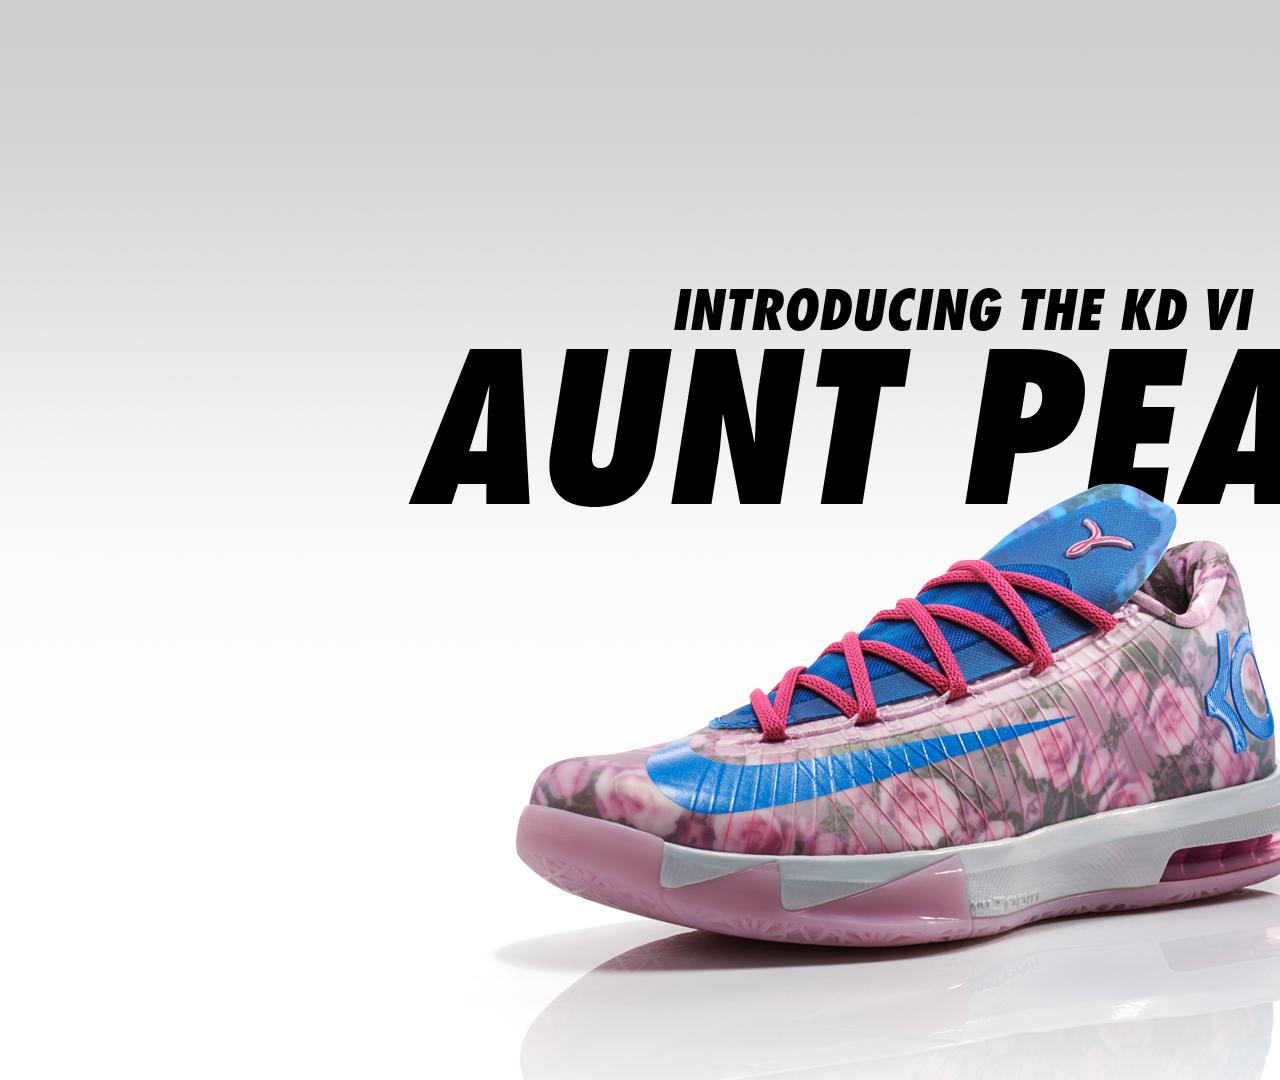
==== index.html @ 49bcdf05 "Set slide duration on data-slide-duration attr on each slide" ====
<!DOCTYPE html>
<html>
    <head>
        <!-- Streamhub (Have to use 2.5.2 for maps) -->
        <link rel="stylesheet" href="http://cdn.livefyre.com/libs/sdk/v2.5.2/builds/348/streamhub-sdk.min.css" />
        <script src="//ajax.googleapis.com/ajax/libs/jquery/1.11.0/jquery.min.js"></script>
        <script src="http://cdn.livefyre.com/libs/sdk/v2.5.2/builds/348/streamhub-sdk.min.js"></script>
        <script src="http://cdn.livefyre.com/libs/apps/Livefyre/streamhub-wall/v2.2.4-build.157/streamhub-wall.min.js"></script>
        <!-- End Streamhub -->

        <!-- Bootstrap 3 -->
        <link rel="stylesheet" href="//netdna.bootstrapcdn.com/bootstrap/3.0.3/css/bootstrap.min.css">
        <script src="//netdna.bootstrapcdn.com/bootstrap/3.0.3/js/bootstrap.min.js"></script>
        <!-- End Bootstrap 3 -->

        <link rel="stylesheet" href="animate.css" />
        <link rel="stylesheet" href="fonts/futura/futura.css" />
        <link rel="stylesheet" href="fonts/tradegothic/trade.css" />
        <link rel="stylesheet" href="main.css" />

        <!-- Comment-Counts & Flip Clock -->
        <script src="libs/FlipClock/compiled/flipclock.js"></script>
        <link rel="stylesheet" href="libs/FlipClock/compiled/flipclock.css" />
        <script src="libs/Base64.min.js"></script>
        <script src="js/lf-comment-counts.js"></script>
        <script src="js/lf-flip-counter.js"></script>
        <!-- End Comment-Counts & Flip Clock -->
    </head>
    <body>
        <div id="carousel" class="carousel slide">
            <!-- Slides -->
            <div class="carousel-inner">
                <div class="item active" data-next-slide="avatar-wall" data-hide-counter="first-run" data-slide-duration="4000">
                    <div class="slate shoe">
                        <div class="slate-content static">
                            <img class="bigshoe animated3 fadeInUp" src="imgs/shoe.png" alt="" />
                            <p class="subtitle animated18 fadeInDown">Introducing the kd VI</p>
                            <p class="title animated8 fadeInDown"><span>AUNT PEARL</span></p>
                        </div>
                    </div>
                </div>
                <div class="item" data-next-slide="counter" data-hide-counter="first-run" data-slide-duration="5000">
                    <div class="slate launchtweet">
                        <div class="slate-content static">
                        <img class="sideshoestatic fadeInLeft animated3" src="imgs/side.png" alt="/" />
                                                
                        <article class="statictweet">
                            <img class="staticavatar animated18 fadeInRight" src="imgs/nikeav.png" alt="/" />
                            <div class="tweetcontent">
                                <div class="staticname animated3 fadeInRight">NIKE.COM</div>
                                <div class="statichandle animated3 fadeInRight">@NIKESTORE</div>
                                <p class="staticbody animated3 fadeInRight">The fight for a cure continues. Introducing the KD VI 'AUNT PEARL' 
                                
                                <br>
                                
                                <a href="http://swoo.sh/1ngQGk3">swoo.sh/1ngQGk3</a>
                                
                                <br>
                                <a href="pic.twitter.com/7Nb3jCvQ61">pic.twitter.com/7Nb3jCvQ61</a>
                                </p>
                                
                                <p class="createdat animated8 fadeInRight"><a href="/">5m</a> ago</p>
                            </div>
                        </article>
                        </div>
                    </div>
                </div>
                <div class="item nike-kd-bg" data-next-slide="media-wall" data-slide-duration="9000">
                    <div id="avatar-wall" class="slate"></div>
                    <link rel="stylesheet" href="css/avatar-wall.css" />
                    <div class="slate">
                        <div class="slate-content" style="position: relative; z-index: 10;">
                            <div class="counter-wrapper">
                                <div class="counter lrg-counter-container">
                                    <div class="lrg-counter"></div>
                                </div>
                                <img class="counter-twitter-bird" src="imgs/Counter_Twitterbird.png" />
                            </div>
                            <img class="counter-tag-text" src="imgs/Total_tweets_and_counting.png" />
                        </div>
                    </div>
                </div>
                <div class="item nike-kd-bg" data-slide-duration="7000">
                    <div class="wall-container">
                        <div id="wall"></div>
                    </div>
                </div>
                <div class="item nike-kd-bg" data-slide-duration="15000">
                    <div class="feed-container">
                        <div id="feed1"></div>
                    </div>
                </div>
                <div class="item" data-next-slide="nike-map" data-slide-duration="5000">
                    <div class="feed-container">
                        <div id="feed2"></div>
                    </div>
                </div>
                <div class="item nike-map" data-slide-duration="9000">
                    <div class="slate" style="width: 1920px">
                        <div id="nike-map"></div>
                        <link rel="stylesheet" href="css/map.css" />
                    </div>
                </div>
            </div>
            <div class="counter-wrapper sm-counter-wrapper">
                <div class="counter sm-counter-container">
                    <div class="sm-counter"></div>
                </div>
                <img class="counter-twitter-bird" src="imgs/Counter_Twitterbird.png" />
            </div>
            <!-- Indicators 
            <ol class="carousel-indicators">
                <li data-target="#carousel-example-generic" data-slide-to="0" class="active"></li>
                <li data-target="#carousel-example-generic" data-slide-to="1"></li>
            </ol>
            -->
        </div>
        <script src="config.js"></script>
        <script src="main.js"></script>

        <!-- avatar wall scripts -->
        <script type="text/javascript" src="js/avatar-content-view.js"></script>
        <script type="text/javascript" src="js/avatar-wall-view.js"></script>
        <script type="text/javascript" src="js/counter-wall.js"></script>

        <!-- map scripts -->
        <script src="http://d3js.org/d3.v3.min.js"></script>
        <script src="http://cdn.livefyre.com/libs/apps/cheung31/streamhub-map/v1.0.2-build.40/streamhub-map.min.js"></script>
        <script type="text/javascript" src="js/countries.js"></script>
        <script type="text/javascript" src="js/nike-collection-map-view.js"></script>
        <script type="text/javascript" src="js/polling-hot-collections.js"></script>
        <script type="text/javascript" src="js/map.js"></script>
    </body>
</html>
---- fonts/futura/futura.css ----
@font-face
{
	font-family: FuturaBold;
	src: url(FuturaStd-CondensedExtraBd.otf);
	font-weight: normal;
}

@font-face
{
	font-family: FuturaBold;
	src: url(FuturaStd-CondExtraBoldObl.otf);
	font-weight: bold;
}
---- fonts/tradegothic/trade.css ----
@font-face
{
	font-family: TradeCaps;
	src: url(TradeGothicLTStd-BdCn20.otf);
	font-weight: normal;
}

@font-face
{
	font-family: TradeCopy;
	src: url(TradeGothicLTStd.otf);
	font-weight: normal;
}
---- main.css ----
/**
 * GENERAL STYLES
 **/
body {
    font-family: TradeCopy;
    margin: 0px;
    padding: 0px;
}
.kd-aunt-pearl-bg {
    background: url(imgs/kdauntpearl.png) no-repeat left 225px;
    background-size: "contain";
}
#carousel {
    width: 1920px;
    height: 1080px;
    margin: 0 auto;
}
.item {
    max-height: 1080px;
    max-width: 1920px;
}
.hub-list-footer {
    display: none;
}

.feed-container,
.wall-container {
    display: table;
    height: 1080px;
    overflow: hidden;
    padding: 40px;
    text-align: center;
    width: 100%;
}

.wall-container:after{
    content: '';
    position: absolute;
    top: 780px;
    left: 0;
    width: 100%;
    height: 300px;
    background: -moz-linear-gradient(top, rgba(255,255,255,0) 0%, rgba(255,255,255,1) 100%); /* FF3.6+ */
    background: -webkit-gradient(linear, left top, left bottom, color-stop(0%,rgba(255,255,255,0)), color-stop(100%,rgba(255,255,255,1))); /* Chrome,Safari4+ */
    background: -webkit-linear-gradient(top, rgba(255,255,255,0) 0%,rgba(255,255,255,1) 100%); /* Chrome10+,Safari5.1+ */
    background: -o-linear-gradient(top, rgba(255,255,255,0) 0%,rgba(255,255,255,1) 100%); /* Opera 11.10+ */
    background: -ms-linear-gradient(top, rgba(255,255,255,0) 0%,rgba(255,255,255,1) 100%); /* IE10+ */
    background: linear-gradient(to bottom, rgba(255,255,255,0) 0%,rgba(255,255,255,1) 100%); /* W3C */
    filter: progid:DXImageTransform.Microsoft.gradient( startColorstr='#00ffffff', endColorstr='#ffffff',GradientType=0 ); /* IE6-9 */
    pointer-events:none;
}
.content .content-body a,
.content a {
    color: #fd5300;
}
.content .content-author-avatar img {
    border-radius: 0px;
    height: 72px;
    width: 72px;
}
.hub-content-container .content.content-with-image .content-header .content-author-username,
.hub-content-container .content.content-with-image .content-header .content-author-name,
.hub-content-container .content.content-with-image .content-header .content-author-name a {
    text-shadow: none;
}
.hub-content-container .content .content-author-username,
.hub-content-container .content .content-author-username a,
.hub-content-container .content.content-with-image .content-author-username,
.hub-content-container .content.content-with-image .content-author-username a,
.hub-content-container .content.hub-content-image-loading .content-author-username,
.hub-content-container .content.hub-content-image-loading .content-author-username a {
    color: #fd5300;
    text-shadow: none;
}
.content .content-byline .content-author-name,
.content .content-byline .content-author-name a {
    color: #000;
    font-weight: normal;
}
.content .content-body {
    color: #333333;
    font-family: TradeCopy;
}
.content .content-created-at {
    color: #666666;
    font-size: 25px;
    font-family: TradeCopy;
}
.content .content-created-at a:link{
    color: #666666;
}

/**
 * WALL VIEW
 **/
#wall .hub-list {
    text-align: center;
}
#wall .hub-content-container {
    margin: 0px auto;
    text-align: left;
    width: 345px;
}
#wall .hub-content-container article {
    background-color: rgba(0, 0, 0, 0);
    border-left: none;
    border-right: none;
    border-top: none;
    border-bottom: none;
    box-shadow: none;
    padding: 10px 0 90px;
}
#wall .content .content-header .content-header-inner {
    padding: 60px 0px 12px 0px;
}
#wall .content.content-tweet .content-source-logo,
#wall .content-with-image.content-tweet .content-source-logo,
#wall .hub-content-image-loading .content-source-logo {
    background: no-repeat left top url([data-uri]);
    height: 15px;
    margin-top: 5px;
    width: 20px;
    display: none;
}
#wall .content .content-byline .content-author-name,
#wall .content .content-byline .content-author-name a{
    font-size: 30px;
    color: #000;
    font-family: FuturaBold;
    text-transform: uppercase;
    line-height: 30px;
}
#wall .content .content-author-username {
    font-size: 18px;
    font-weight: bold;
    color: #666666;
    line-height: 18px;
    font-family: TradeCaps;
    text-transform: uppercase;
}
#wall .content .content-author-avatar img {
    height: 48px;
    width: 48px;
}
#wall .content .content-body {
    font-size: 22px;
    line-height: 26px;
    margin: 0px 0px 20px 0px;
    color: #333333;
}
#wall .content .content-created-at {
    margin: 16px 0px 0px 0px;
    font-size: 14px;
}
#wall .content .content-created-at:before{
    content: "";
    background: no-repeat left top url('imgs/smalltwitterbird.png');
    height: 13px;
    width: 20px;
    display: inline-block;
    position: relative;
    top: 1px;
}

#wall .content .content-created-at:after{
    content: " ago";
}

#wall .content .content-actions {
    margin: 0px -20px 0px 0px;
    display: none;
}

/* With images */
#wall .content-with-image .content-header,
#wall .hub-content-image-loading .content-header {
    background: none;
    border: none;
    box-shadow: none;
    top: 345px;
    z-index: 0;
}
#wall .content-with-image .content-body,
#wall .hub-content-image-loading .content-body {
    margin: 80px 0px 20px 0px;
}
#wall .content-with-image .content-attachments,
#wall .hub-content-image-loading .content-attachments {
    margin-top: 20px;
}

/**
 * FEED VIEW
 **/
#feed1,
#feed2 {
    display: table-cell;
    vertical-align: middle;
    text-align: left
}
#feed1 .hub-content-container article,
#feed2 .hub-content-container article {
    background-color: rgba(0, 0, 0, 0);
    border: none;
    box-shadow: none;
    display: none;
    margin: auto;
    width: 900px;
}
#feed1 .content .content-header .content-header-inner,
#feed2 .content .content-header .content-header-inner {
    padding: 0px;
}
#feed1 .content .content-author-avatar,
#feed2 .content .content-author-avatar {
    margin: 0px 35px 0px 0px;
}
#feed1 .content .content-byline,
#feed2 .content .content-byline {
    line-height: normal;
}
#feed1 .content .content-byline .content-author-name,
#feed1 .content .content-byline .content-author-name a,
#feed2 .content .content-byline .content-author-name,
#feed2 .content .content-byline .content-author-name a {
    font-size: 54px;
    font-family: FuturaBold;
    text-transform: uppercase;
    line-height: 54px;
}
#feed1 .content .content-author-username,
#feed2 .content .content-author-username {
    font-size: 22px;
    font-weight: bold;
    line-height: 22px;
    font-family: TradeCaps;
    text-transform: uppercase;
    color: #666666 !important;
    
}
#feed1 .content .content-body,
#feed2 .content .content-body {
    font-size: 45px;
    line-height: 45px;
    margin: 40px 0px 40px 100px;
}
#feed1 .content .content-created-at,
#feed2 .content .content-created-at {
    margin: 0px 0 0 100px;
}

#feed1 .content .content-created-at:before,
#feed2 .content .content-created-at:before {
    content:"";
    background: no-repeat left top url('imgs/twitterbird.png');
    height: 24px;
    width: 35px;
    display: inline-block;
    position: relative;
    top: 3px;
}

#feed1 .content .content-created-at:after,
#feed2 .content .content-created-at:after {
    content:" ago";
}

#feed1 .content-with-image .content-created-at,
#feed2 .content-with-image .content-created-at {
    margin: 16px 0 0 75px;
}
#feed1 .content .content-actions,
#feed2 .content .content-actions {
    margin: 0px -18px 0px 0px;
    display: none;
}
#feed1 .content.content-tweet .content-source-logo,
#feed1 .content-with-image.content-tweet .content-source-logo,
#feed1 .hub-content-image-loading .content-source-logo,
#feed2 .content.content-tweet .content-source-logo,
#feed2 .content-with-image.content-tweet .content-source-logo,
#feed2 .hub-content-image-loading .content-source-logo {
    background: no-repeat left top url([data-uri]);
    height: 39px;
    margin-top: 12px;
    width: 52px;
    display: none;
}
.content .content-source-logo {
    display: none;
}

/* Cards with images specific */
#feed1 .hub-content-container article.content-with-image,
#feed1 .hub-content-container article.hub-content-image-loading,
#feed2 .hub-content-container article.content-with-image,
#feed2 .hub-content-container article.hub-content-image-loading {
    background-color: rgba(0, 0, 0, 0);
    border: none;
    box-shadow: none;
    margin: auto;
    width: 1785px;
}
#feed1 .content-with-image .content-header,
#feed1 .content-with-image .content-body,
#feed1 .content-with-image .content-meta,
#feed1 .hub-content-image-loading .content-header,
#feed1 .hub-content-image-loading .content-body,
#feed1 .hub-content-image-loading .content-meta,
#feed2 .content-with-image .content-header,
#feed2 .content-with-image .content-body,
#feed2 .content-with-image .content-meta,
#feed2 .hub-content-image-loading .content-header,
#feed2 .hub-content-image-loading .content-body,
#feed2 .hub-content-image-loading .content-meta {
    width: 1115px;
    margin-left: 35px;
}

#feed1 .content-with-image .content-header,
#feed1 .hub-content-image-loading .content-header,
#feed2 .content-with-image .content-header,
#feed2 .hub-content-image-loading .content-header {
    margin-left: 600px;
    background: none;
    box-shadow: none;
    border: none;
    position: relative;
    top: 76px;
}

.content.content-with-image .content-attachment .content-attachment-frame {
    box-shadow: none !important;
}
.content.content-with-image .content-attachment .content-attachment-photo {
    border-radius: none;
}

#feed1 .content-with-image .content-attachments,
#feed1 .hub-content-image-loading .content-attachments,
#feed2 .content-with-image .content-attachments,
#feed2 .hub-content-image-loading .content-attachments {
    display: inline-block;
    width: 600px;
}
#feed1 .content-with-image .content-body,
#feed1 .hub-content-image-loading .content-body,
#feed2 .content-with-image .content-body,
#feed2 .hub-content-image-loading .content-body {
    display: inline-block;
    margin: 139px 0px 0px 100px;
    vertical-align: top;
    width: 900px;
}
#feed1 .content-with-image .content-actions,
#feed1 .hub-content-image-loading .content-actions,
#feed2 .content-with-image .content-actions,
#feed2 .hub-content-image-loading .content-actions {
    margin: -45px 16px 0px 0px;
}
#feed1 .content-with-image .content-meta,
#feed1 .hub-content-image-loading .content-meta,
#feed2 .content-with-image .content-meta,
#feed2 .hub-content-image-loading .content-meta {
    margin: -60px 0px 0px 635px;
}

#feed1 .content .content-byline .content-author-name a,
#feed2 .content .content-byline .content-author-name a {
    color: #000;
}

.content.content-with-image .content-header .content-author-avatar img {
    box-shadow: none !important;
    border-radius: none !important;
}

/**
 * SLATES
 **/
.slate {
    background-image: url(imgs/gradient-bg.png);
    background-size: "cover";
    color: #333333;
    display: table;
    height: 1080px;
    width: 100%;
    text-align: center;
}
.slate-content {
    display: table-cell;
    vertical-align: middle;
}
.slate .static {
    font-size: 96px;
    font-weight: normal;
    line-height: 96px;
}
.slate .static span {
    font-weight: bold;
}

/**
 * BIG SHOE
 **/
.bigshoe {
    position: absolute;
    bottom: 0;
    left: 12%;
    z-index: 99;
}

.shoe p {
    font-family: FuturaBold;
    font-weight: bold;
    text-transform: uppercase;
}

.nikeav {
    position: absolute;
    top: 120px;
    left: 50%;
    margin-left: -36px;
}

.shoe .handle {
    font-family: TradeCaps;
    font-size: 25px;
    color: #666666;
    text-align: center;
    position: absolute;
    top: 170px;
    left: 50%;
    margin-left: -65px;
}

.subtitle {
    font-size: 54px;
    color: black;
    position: relative;
    top: -170px;
}
.title {
    font-size: 205px;
    color: black;
    position: relative;
    top: -150px;
}

/**
 *  Shoe Side Profile 
 **/     
.statictweet{
    width: 840px;
    text-align: left;
    position: absolute;
    right: 200px;
    top: 20%;
}
  
.staticname{
    font-size: 54px;
    font-family: FuturaBold;
    text-transform: uppercase;
    line-height: 54px;
    color: #000;
}
.tweetcontent{
    margin-left: 107px;
}
.statichandle{
    font-size: 22px;
    font-weight: bold;
    line-height: 22px;
    font-family: TradeCaps;
    text-transform: uppercase;
    color: #666666 !important;
}

.staticbody{
    color: #333333;
    font-family: TradeCopy;
    font-size: 45px;
    line-height: 48px;
    margin: 40px 0px 40px 0;
}
.staticavatar{
    position: relative;
    top: 90px;
}
.staticbody a, p.createdat a{
    color: #fd5300;
}

.sideshoestatic{
    position: absolute;
    top: 130px;
    left: -800px;
}

p.createdat {
    color: #666666;
    font-size: 25px;
    font-family: TradeCopy;
}

p.createdat:before {
    content:"";
    background: no-repeat left top url('imgs/twitterbird.png');
    height: 24px;
    width: 35px;
    display: inline-block;
    position: relative;
    top: 3px;
}


/***
 * Counters
 ***/
.counter .flip-clock-wrapper {
    margin: 0px;
}
.counter .flip-clock-wrapper .flip {
    background: #fd5300 url(imgs/Ticker_Tiles.png) no-repeat top center;
    border-radius: 0px 0px;
    box-shadow: 0px 0px 0px;
    margin: 0px 3.5px 0px 3.5px;
}
.counter .flip-clock-wrapper ul li a div.up:after {
    width: 0px;
}
.counter .flip-clock-wrapper ul li a .up div.inn {
    background: #fd5300 url(imgs/Ticker_Tiles.png) no-repeat top center;
    border-radius: 0px 0px;
    color: #FFF;
    font-family: TradeCaps;
    text-shadow: none;
}
.counter .flip-clock-wrapper ul li a .down div.inn {
    background: #fd5300 url(imgs/Ticker_Tiles.png) no-repeat bottom center;
    background-size: 100%;
    border-radius: 0px 0px;
    color: #FFF;
    font-family: TradeCaps;
    text-shadow: none;
}
/* Large Counter */
.counter-twitter-bird {
    display: inline-block;
    vertical-align: top;
}
.lrg-counter-container,
.sm-counter-container {
    display: inline-block;
}
.counter-tag-text {
    margin-top: 45px;
}
.counter .lrg-counter ul {
    width: 205px;
    height: 282px;
    font-size: 242px;
    line-height: 280px;
}
.counter .lrg-counter ul li a div {
    font-size: 242px;
}
.counter .lrg-counter ul li a div.up div.inn,
.counter .lrg-counter ul li a div.down div.inn {
    padding-top: 30px;
}
.counter .lrg-counter ul li a div div.inn {
    font-size: 242px;
 }

.counter .lrg-counter .comma {
    margin-left: 56px;
}
.counter .lrg-counter .comma:before {
    background: url(imgs/Comma.png) no-repeat top center;
    background-size: 100%;
    bottom: 0px;
    content: "";
    height: 45px;
    left: -40px;
    position: absolute;
    width: 24px;
}
/* Small Counter */
.sm-counter-wrapper {
    bottom: 40px;
    display: none;
    left: 42%;
    position: absolute;
    z-index: 100;
}
.sm-counter-wrapper .counter-twitter-bird {
    max-height: 90px;
    max-width: 90px;
}
.sm-counter .inn.flip-clock-before {
    padding-top: 14px;
}
.counter .sm-counter ul li a div.up div.inn,
.counter .sm-counter ul li a div.down div.inn {
    padding-top: 12px;
}
.counter .sm-counter.flip-clock-wrapper .flip {
    margin: 0px 1px 0px 1px;
}
.counter .sm-counter.flip-clock-wrapper .comma {
    margin-left: 22px;
}
.counter .sm-counter .comma:before {
    background: url(imgs/Comma.png) no-repeat top center;
    background-size: 100%;
    bottom: 0px;
    content: "";
    height: 22.5px;
    left: -17px;
    position: absolute;
    width: 12px;
}
---- libs/FlipClock/compiled/flipclock.css ----
/* Get the bourbon mixin from http://bourbon.io */
/* Reset */
.flip-clock-wrapper * {
    -webkit-box-sizing: border-box;
    -moz-box-sizing: border-box;
    -ms-box-sizing: border-box;
    -o-box-sizing: border-box;
    box-sizing: border-box;
    -webkit-backface-visibility: hidden;
    -moz-backface-visibility: hidden;
    -ms-backface-visibility: hidden;
    -o-backface-visibility: hidden;
    backface-visibility: hidden;
}

.flip-clock-wrapper a {
  cursor: pointer;
  text-decoration: none;
  color: #ccc; }

.flip-clock-wrapper a:hover {
  color: #fff; }

.flip-clock-wrapper ul {
  list-style: none; }

.flip-clock-wrapper.clearfix:before,
.flip-clock-wrapper.clearfix:after {
  content: " ";
  display: table; }

.flip-clock-wrapper.clearfix:after {
  clear: both; }

.flip-clock-wrapper.clearfix {
  *zoom: 1; }

/* Main */
.flip-clock-wrapper {
  font: normal 11px "Helvetica Neue", Helvetica, sans-serif;
  -webkit-user-select: none; }

.flip-clock-meridium {
  background: none !important;
  box-shadow: 0 0 0 !important;
  font-size: 36px !important; }

.flip-clock-meridium a { color: #313333; }

.flip-clock-wrapper {
  text-align: center;
  position: relative;
  width: 100%;
  margin: 1em;
}

.flip-clock-wrapper:before,
.flip-clock-wrapper:after {
    content: " "; /* 1 */
    display: table; /* 2 */
}
.flip-clock-wrapper:after {
    clear: both;
}

/* Skeleton */
.flip-clock-wrapper ul {
  position: relative;
  float: left;
  margin: 5px;
  width: 60px;
  height: 90px;
  font-size: 80px;
  font-weight: bold;
  line-height: 87px;
  border-radius: 6px;
  background: #000;
}

.flip-clock-wrapper ul li {
  z-index: 1;
  position: absolute;
  left: 0;
  top: 0;
  width: 100%;
  height: 100%;
  text-decoration: none !important;
}

.flip-clock-wrapper ul li:first-child {
  z-index: 2; }

.flip-clock-wrapper ul li a {
  display: block;
  height: 100%;
  -webkit-perspective: 900px;
  -moz-perspective: 900px;
  perspective: 900px;
  margin: 0 !important;
  overflow: visible !important;
  cursor: default !important; }

.flip-clock-wrapper ul li a div {
  z-index: 1;
  position: absolute;
  left: 0;
  width: 100%;
  height: 50%;
  font-size: 80px;
  outline: 1px solid transparent;
  overflow: hidden; }

.flip-clock-wrapper ul li a div .shadow {
  position: absolute;
  width: 100%;
  height: 100%;
  z-index: 2; }

.flip-clock-wrapper ul li a div.up {
  -webkit-transform-origin: 50% 100%;
  -moz-transform-origin: 50% 100%;
  -ms-transform-origin: 50% 100%;
  -o-transform-origin: 50% 100%;
  transform-origin: 50% 100%;
  top: 0; }

.flip-clock-wrapper ul li a div.up:after {
  content: "";
  position: absolute;
  top: 44px;
  left: 0;
  z-index: 5;
  width: 100%;
  height: 3px;
  background-color: #000;
  background-color: rgba(0, 0, 0, 0.4); }

.flip-clock-wrapper ul li a div.down {
  -webkit-transform-origin: 50% 0;
  -moz-transform-origin: 50% 0;
  -ms-transform-origin: 50% 0;
  -o-transform-origin: 50% 0;
  transform-origin: 50% 0;
  bottom: 0; }

.flip-clock-wrapper ul li a div div.inn {
  position: absolute;
  left: 0;
  z-index: 1;
  width: 100%;
  height: 200%;
  color: #ccc;
  text-shadow: 0 1px 2px #000;
  text-align: center;
  background-color: #333;
  border-radius: 6px;
  font-size: 70px; }

.flip-clock-wrapper ul li a div.up div.inn {
  top: 0; }

.flip-clock-wrapper ul li a div.down div.inn {
  bottom: 0; }

/* PLAY */
.flip-clock-wrapper ul.play li.flip-clock-before {
  z-index: 3; }

.flip-clock-wrapper .flip {   box-shadow: 0 2px 5px rgba(0, 0, 0, 0.7); }

.flip-clock-wrapper ul.play li.flip-clock-active {
  -webkit-animation: asd 0.5s 0.5s linear both;
  -moz-animation: asd 0.5s 0.5s linear both;
  animation: asd 0.5s 0.5s linear both;
  z-index: 5; }

.flip-clock-divider {
  float: left;
  display: inline-block;
  position: relative;
  width: 20px;
  height: 100px; }

.flip-clock-divider:first-child {
  width: 0; }

.flip-clock-dot {
  display: block;
  background: #323434;
  width: 10px;
  height: 10px;
  position: absolute;
  border-radius: 50%;
  box-shadow: 0 0 5px rgba(0, 0, 0, 0.5);
  left: 5px; }

.flip-clock-divider .flip-clock-label {
  position: absolute;
  top: -1.5em;
  right: -86px;
  color: black;
  text-shadow: none; }

.flip-clock-divider.minutes .flip-clock-label {
  right: -88px; }

.flip-clock-divider.seconds .flip-clock-label {
  right: -91px; }

.flip-clock-dot.top {
  top: 30px; }

.flip-clock-dot.bottom {
  bottom: 30px; }

@-webkit-keyframes asd {
  0% {
    z-index: 2; }

  20% {
    z-index: 4; }

  100% {
    z-index: 4; } }

@-moz-keyframes asd {
  0% {
    z-index: 2; }

  20% {
    z-index: 4; }

  100% {
    z-index: 4; } }

@-o-keyframes asd {
  0% {
    z-index: 2; }

  20% {
    z-index: 4; }

  100% {
    z-index: 4; } }

@keyframes asd {
  0% {
    z-index: 2; }

  20% {
    z-index: 4; }

  100% {
    z-index: 4; } }

.flip-clock-wrapper ul.play li.flip-clock-active .down {
  z-index: 2;
  -webkit-animation: turn 0.5s 0.5s linear both;
  -moz-animation: turn 0.5s 0.5s linear both;
  animation: turn 0.5s 0.5s linear both; }

@-webkit-keyframes turn {
  0% {
    -webkit-transform: rotateX(90deg); }

  100% {
    -webkit-transform: rotateX(0deg); } }

@-moz-keyframes turn {
  0% {
    -moz-transform: rotateX(90deg); }

  100% {
    -moz-transform: rotateX(0deg); } }

@-o-keyframes turn {
  0% {
    -o-transform: rotateX(90deg); }

  100% {
    -o-transform: rotateX(0deg); } }

@keyframes turn {
  0% {
    transform: rotateX(90deg); }

  100% {
    transform: rotateX(0deg); } }

.flip-clock-wrapper ul.play li.flip-clock-before .up {
  z-index: 2;
  -webkit-animation: turn2 0.5s linear both;
  -moz-animation: turn2 0.5s linear both;
  animation: turn2 0.5s linear both; }

@-webkit-keyframes turn2 {
  0% {
    -webkit-transform: rotateX(0deg); }

  100% {
    -webkit-transform: rotateX(-90deg); } }

@-moz-keyframes turn2 {
  0% {
    -moz-transform: rotateX(0deg); }

  100% {
    -moz-transform: rotateX(-90deg); } }

@-o-keyframes turn2 {
  0% {
    -o-transform: rotateX(0deg); }

  100% {
    -o-transform: rotateX(-90deg); } }

@keyframes turn2 {
  0% {
    transform: rotateX(0deg); }

  100% {
    transform: rotateX(-90deg); } }

.flip-clock-wrapper ul li.flip-clock-active {
  z-index: 3; }

/* SHADOW */
.flip-clock-wrapper ul.play li.flip-clock-before .up .shadow {
  background: -moz-linear-gradient(top, rgba(0, 0, 0, 0.1) 0%, black 100%);
  background: -webkit-gradient(linear, left top, left bottom, color-stop(0%, rgba(0, 0, 0, 0.1)), color-stop(100%, black));
  background: linear, top, rgba(0, 0, 0, 0.1) 0%, black 100%;
  background: -o-linear-gradient(top, rgba(0, 0, 0, 0.1) 0%, black 100%);
  background: -ms-linear-gradient(top, rgba(0, 0, 0, 0.1) 0%, black 100%);
  background: linear, to bottom, rgba(0, 0, 0, 0.1) 0%, black 100%;
  -webkit-animation: show 0.5s linear both;
  -moz-animation: show 0.5s linear both;
  animation: show 0.5s linear both; }

.flip-clock-wrapper ul.play li.flip-clock-active .up .shadow {
  background: -moz-linear-gradient(top, rgba(0, 0, 0, 0.1) 0%, black 100%);
  background: -webkit-gradient(linear, left top, left bottom, color-stop(0%, rgba(0, 0, 0, 0.1)), color-stop(100%, black));
  background: linear, top, rgba(0, 0, 0, 0.1) 0%, black 100%;
  background: -o-linear-gradient(top, rgba(0, 0, 0, 0.1) 0%, black 100%);
  background: -ms-linear-gradient(top, rgba(0, 0, 0, 0.1) 0%, black 100%);
  background: linear, to bottom, rgba(0, 0, 0, 0.1) 0%, black 100%;
  -webkit-animation: hide 0.5s 0.3s linear both;
  -moz-animation: hide 0.5s 0.3s linear both;
  animation: hide 0.5s 0.3s linear both; }

/*DOWN*/
.flip-clock-wrapper ul.play li.flip-clock-before .down .shadow {
  background: -moz-linear-gradient(top, black 0%, rgba(0, 0, 0, 0.1) 100%);
  background: -webkit-gradient(linear, left top, left bottom, color-stop(0%, black), color-stop(100%, rgba(0, 0, 0, 0.1)));
  background: linear, top, black 0%, rgba(0, 0, 0, 0.1) 100%;
  background: -o-linear-gradient(top, black 0%, rgba(0, 0, 0, 0.1) 100%);
  background: -ms-linear-gradient(top, black 0%, rgba(0, 0, 0, 0.1) 100%);
  background: linear, to bottom, black 0%, rgba(0, 0, 0, 0.1) 100%;
  -webkit-animation: show 0.5s linear both;
  -moz-animation: show 0.5s linear both;
  animation: show 0.5s linear both; }

.flip-clock-wrapper ul.play li.flip-clock-active .down .shadow {
  background: -moz-linear-gradient(top, black 0%, rgba(0, 0, 0, 0.1) 100%);
  background: -webkit-gradient(linear, left top, left bottom, color-stop(0%, black), color-stop(100%, rgba(0, 0, 0, 0.1)));
  background: linear, top, black 0%, rgba(0, 0, 0, 0.1) 100%;
  background: -o-linear-gradient(top, black 0%, rgba(0, 0, 0, 0.1) 100%);
  background: -ms-linear-gradient(top, black 0%, rgba(0, 0, 0, 0.1) 100%);
  background: linear, to bottom, black 0%, rgba(0, 0, 0, 0.1) 100%;
  -webkit-animation: hide 0.5s 0.3s linear both;
  -moz-animation: hide 0.5s 0.3s linear both;
  animation: hide 0.5s 0.2s linear both; }

@-webkit-keyframes show {
  0% {
    opacity: 0; }

  100% {
    opacity: 1; } }

@-moz-keyframes show {
  0% {
    opacity: 0; }

  100% {
    opacity: 1; } }

@-o-keyframes show {
  0% {
    opacity: 0; }

  100% {
    opacity: 1; } }

@keyframes show {
  0% {
    opacity: 0; }

  100% {
    opacity: 1; } }

@-webkit-keyframes hide {
  0% {
    opacity: 1; }

  100% {
    opacity: 0; } }

@-moz-keyframes hide {
  0% {
    opacity: 1; }

  100% {
    opacity: 0; } }

@-o-keyframes hide {
  0% {
    opacity: 1; }

  100% {
    opacity: 0; } }

@keyframes hide {
  0% {
    opacity: 1; }

  100% {
    opacity: 0; } }
---- css/avatar-wall.css ----
#avatar-wall {
    position: absolute;
    width: 100%;
    height: 100%;
}
#avatar-wall .hub-list-footer {
    display: none;
}
.nike-avatar-wall-foreground,
.nike-avatar-wall-focus,
.nike-avatar-wall-background {
    position: absolute;
    border: none;
}

.nike-avatar-wall-foreground {
    z-index: 9999;
}
.hub-list article.content.nike-avatar-wall-fall {
    -webkit-transform: translate3d(0px, 1800px, 0px);
    transform: translate3d(0px, 1800px, 0px);
    -webkit-transition: -webkit-transform 2s cubic-bezier(0.930, 0.010, 1.000, 0.520); 
       -moz-transition: -moz-transform 2s cubic-bezier(0.930, 0.010, 1.000, 0.520); 
         -o-transition: -o-transform 2s cubic-bezier(0.930, 0.010, 1.000, 0.520); 
            transition: transform 2s cubic-bezier(0.930, 0.010, 1.000, 0.520); /* custom */

    -webkit-transition-timing-function: cubic-bezier(0.930, 0.010, 1.000, 0.520); 
       -moz-transition-timing-function: cubic-bezier(0.930, 0.010, 1.000, 0.520); 
         -o-transition-timing-function: cubic-bezier(0.930, 0.010, 1.000, 0.520); 
            transition-timing-function: cubic-bezier(0.930, 0.010, 1.000, 0.520); /* custom */
}

.nike-avatar-wall-focus {
    z-index: 1;
}
.hub-list article.content.nike-avatar-wall-focus.nike-avatar-wall-fall {
    -webkit-transform: translate3d(0px, 1800px, 0px);
    transform: translate3d(0px, 1800px, 0px);
    -webkit-transition: -webkit-transform 3s cubic-bezier(0.930, 0.010, 1.000, 0.520); 
       -moz-transition: -moz-transform 3s cubic-bezier(0.930, 0.010, 1.000, 0.520); 
         -o-transition: -o-transform 3s cubic-bezier(0.930, 0.010, 1.000, 0.520); 
            transition: transform 3s cubic-bezier(0.930, 0.010, 1.000, 0.520); /* custom */

    -webkit-transition-timing-function: cubic-bezier(0.930, 0.010, 1.000, 0.520); 
       -moz-transition-timing-function: cubic-bezier(0.930, 0.010, 1.000, 0.520); 
         -o-transition-timing-function: cubic-bezier(0.930, 0.010, 1.000, 0.520); 
            transition-timing-function: cubic-bezier(0.930, 0.010, 1.000, 0.520); /* custom */
}

.nike-avatar-wall-background {
    z-index: 0;
}
.hub-list article.content.nike-avatar-wall-background.nike-avatar-wall-fall {
    -webkit-transform: translate3d(0px, 1800px, 0px);
    transform: translate3d(0px, 1800px, 0px);
    -webkit-transition: -webkit-transform 4s cubic-bezier(0.930, 0.010, 1.000, 0.520); 
       -moz-transition: -moz-transform 4s cubic-bezier(0.930, 0.010, 1.000, 0.520); 
         -o-transition: -o-transform 4s cubic-bezier(0.930, 0.010, 1.000, 0.520); 
            transition: transform 4s cubic-bezier(0.930, 0.010, 1.000, 0.520); /* custom */

    -webkit-transition-timing-function: cubic-bezier(0.930, 0.010, 1.000, 0.520); 
       -moz-transition-timing-function: cubic-bezier(0.930, 0.010, 1.000, 0.520); 
         -o-transition-timing-function: cubic-bezier(0.930, 0.010, 1.000, 0.520); 
            transition-timing-function: cubic-bezier(0.930, 0.010, 1.000, 0.520); /* custom */
}

.hub-list article.content {
    top: -120px;
}
#avatar-wall .content {
    border: none;
    margin: 0;
    padding: 0;
    background-color: transparent;
}
#avatar-wall .content-author-avatar {
    position: absolute;
    width: 75px;
    height: 75px;
    background-size: cover;
    border: none;
    -webkit-border-radius: 75px;
    -moz-border-radius: 75px;
    border-radius: 75px;
}
#avatar-wall .nike-avatar-wall-background .content-author-avatar {
    width: 40px;
    height: 40px;
    -webkit-filter: blur(2px);
    -moz-filter: blur(2px);
    filter: blur(2px);
}
#avatar-wall .nike-avatar-wall-foreground .content-author-avatar {
    width: 110px;
    height: 110px;
    opacity: 0.7;
    -webkit-filter: blur(5px);
    -moz-filter: blur(5px);
    filter: blur(5px);
}
---- css/map.css ----
#nike-map {
    position: absolute;
    width: 100%;
    height: 100%;
    background: none;
}
#nike-map .hub-map-view .hub-map-content-marker .hub-map-marker-bg {
    background-image: none;
    position: relative;
    z-index: 1;
}
#nike-map img.hub-map-marker-thumbnail:nth-child(n+1) {
    position: absolute;
}
#nike-map img.hub-map-marker-thumbnail {
    width: 50px;
    height: 50px;
    background-color: #FFF;
    border: 3px solid #FFF;
    -webkit-box-shadow: 1px 1px 5px 0px rgba(0, 0, 0, 0.45);
    -moz-box-shadow:    1px 1px 5px 0px rgba(0, 0, 0, 0.45);
    box-shadow:         1px 1px 5px 0px rgba(0, 0, 0, 0.45);
    -webkit-transform: perspective(200px) translateZ(0px);
    transform: perspective(200px) translateZ(0px);
    -webkit-transition: -webkit-transform 1s;
    transition: transform 1s;
}
#nike-map img.hub-map-marker-thumbnail.hub-map-marker-zoom {
    -webkit-transform: perspective(200px) translateZ(50px);
    transform: perspective(200px) translateZ(50px);
    z-index: 9999;
    -webkit-transition: -webkit-transform 1s;
    transition: transform 1s;
}
#nike-map .hub-country.leaflet-clickable {
    cursor: inherit;
}
#nike-map .hub-map-heat-marker {
    position: relative;
    top: -190.5px;
    left: -138.5px;
}
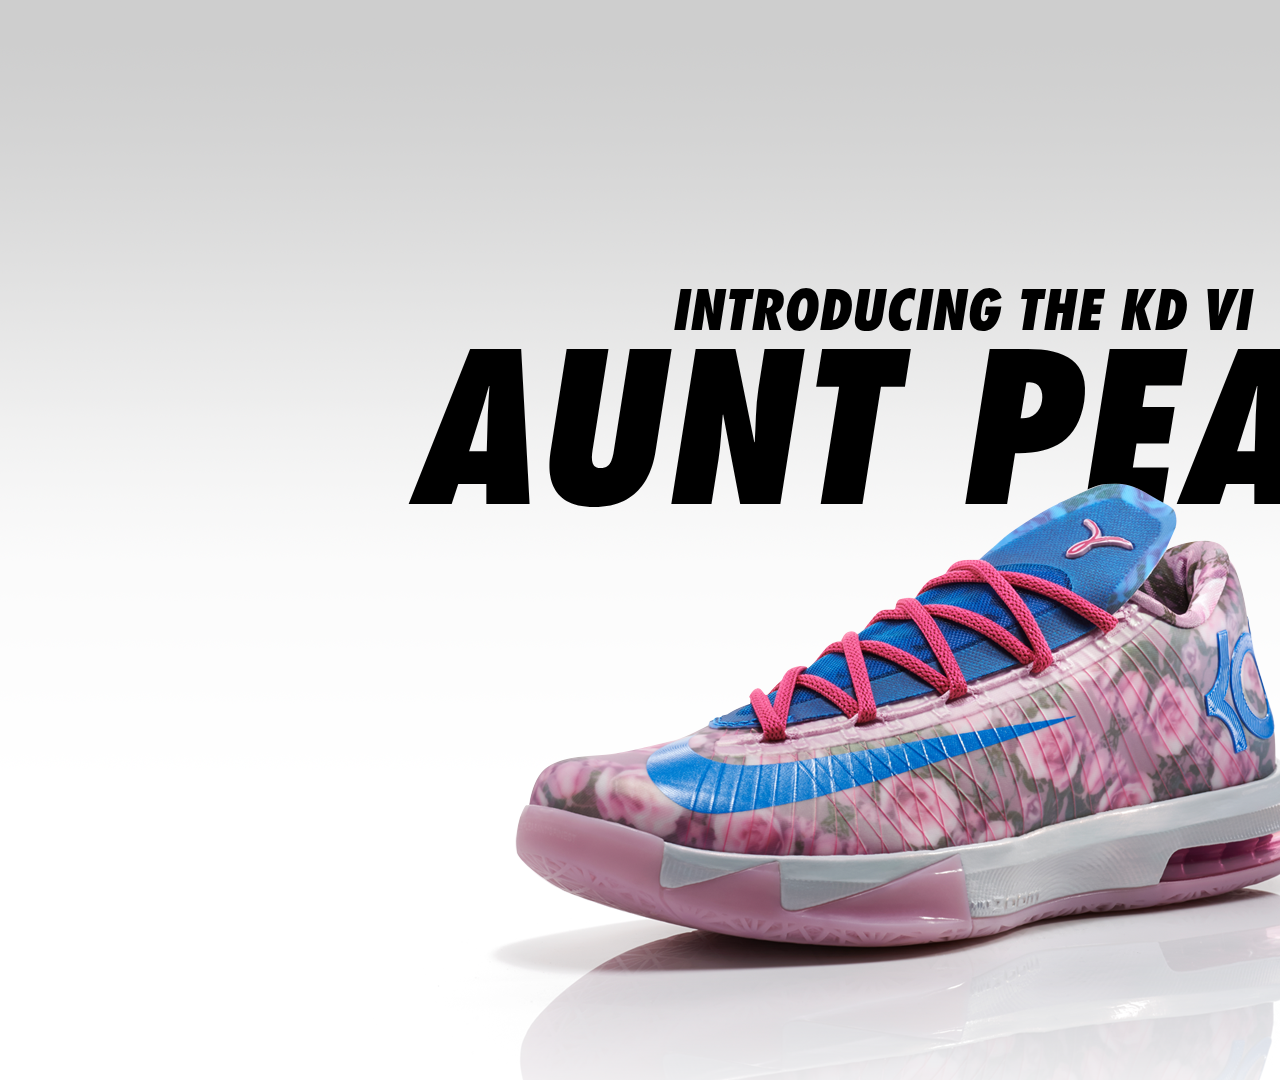
==== commit 586990ad: "Include the css differently." ====
--- a/index.html
+++ b/index.html
@@ -13,10 +13,11 @@
         <script src="//netdna.bootstrapcdn.com/bootstrap/3.0.3/js/bootstrap.min.js"></script>
         <!-- End Bootstrap 3 -->
 
-        <link rel="stylesheet" href="animate.css" />
+        <link rel="stylesheet" href="css/animate.css" />
         <link rel="stylesheet" href="fonts/futura/futura.css" />
         <link rel="stylesheet" href="fonts/tradegothic/trade.css" />
         <link rel="stylesheet" href="main.css" />
+        <link rel="stylesheet" href="css/graph.css" />
 
         <!-- Comment-Counts & Flip Clock -->
         <script src="libs/FlipClock/compiled/flipclock.js"></script>
@@ -30,7 +31,7 @@
         <div id="carousel" class="carousel slide">
             <!-- Slides -->
             <div class="carousel-inner">
-                <div class="item active" data-next-slide="avatar-wall" data-hide-counter="first-run" data-slide-duration="4000">
+                <div class="item active" data-next-slide="avatar-wall" data-hide-counter="first-run" data-slide-duration="8000">
                     <div class="slate shoe">
                         <div class="slate-content static">
                             <img class="bigshoe animated3 fadeInUp" src="imgs/shoe.png" alt="" />
@@ -39,7 +40,7 @@
                         </div>
                     </div>
                 </div>
-                <div class="item" data-next-slide="counter" data-hide-counter="first-run" data-slide-duration="5000">
+                <div class="item" data-next-slide="counter" data-hide-counter="first-run" data-slide-duration="10000">
                     <div class="slate launchtweet">
                         <div class="slate-content static">
                         <img class="sideshoestatic fadeInLeft animated3" src="imgs/side.png" alt="/" />
@@ -65,7 +66,7 @@
                         </div>
                     </div>
                 </div>
-                <div class="item nike-kd-bg" data-next-slide="media-wall" data-slide-duration="9000">
+                <div class="item nike-kd-bg" data-next-slide="media-wall" data-slide-duration="18000">
                     <div id="avatar-wall" class="slate"></div>
                     <link rel="stylesheet" href="css/avatar-wall.css" />
                     <div class="slate">
@@ -80,22 +81,27 @@
                         </div>
                     </div>
                 </div>
-                <div class="item nike-kd-bg" data-slide-duration="7000">
+                <div class="item nike-kd-bg" data-slide-duration="14000">
                     <div class="wall-container">
                         <div id="wall"></div>
                     </div>
                 </div>
-                <div class="item nike-kd-bg" data-slide-duration="15000">
+                <div class="item nike-kd-bg" data-slide-duration="30000">
                     <div class="feed-container">
                         <div id="feed1"></div>
                     </div>
                 </div>
-                <div class="item" data-next-slide="nike-map" data-slide-duration="5000">
+                <div class="item" data-slide-duration="10000">
                     <div class="feed-container">
                         <div id="feed2"></div>
                     </div>
                 </div>
-                <div class="item nike-map" data-slide-duration="9000">
+                <div class="item" data-next-slide="nike-map" data-slide-duration="12000">
+                    <div class="slate" style="width: 1920px">
+                        <div id="nike-graph"></div>
+                    </div>
+                </div>
+                <div class="item nike-map" data-slide-duration="18000">
                     <div class="slate" style="width: 1920px">
                         <div id="nike-map"></div>
                         <link rel="stylesheet" href="css/map.css" />
@@ -123,12 +129,15 @@
         <script type="text/javascript" src="js/avatar-wall-view.js"></script>
         <script type="text/javascript" src="js/counter-wall.js"></script>
 
+        <!-- graph scripts -->
+        <script src="http://d3js.org/d3.v3.min.js"></script>
+        <script type="text/javascript" src="js/tps-graph.js"></script>
+
         <!-- map scripts -->
-        <script src="http://d3js.org/d3.v3.min.js"></script>
         <script src="http://cdn.livefyre.com/libs/apps/cheung31/streamhub-map/v1.0.2-build.40/streamhub-map.min.js"></script>
         <script type="text/javascript" src="js/countries.js"></script>
         <script type="text/javascript" src="js/nike-collection-map-view.js"></script>
         <script type="text/javascript" src="js/polling-hot-collections.js"></script>
-        <script type="text/javascript" src="js/map.js"></script>
+        <script type="text/javascript" src="js/map.js"></script>        
     </body>
 </html>
--- a/main.css
+++ b/main.css
@@ -2,18 +2,19 @@
  * GENERAL STYLES
  **/
 body {
+    background-image: url(imgs/bg.png);
+    background-size: cover;
     font-family: TradeCopy;
     margin: 0px;
     padding: 0px;
-}
-.kd-aunt-pearl-bg {
-    background: url(imgs/kdauntpearl.png) no-repeat left 225px;
-    background-size: "contain";
 }
 #carousel {
     width: 1920px;
     height: 1080px;
     margin: 0 auto;
+}
+#carousel.nike-kd-bg {
+    background: url('imgs/kdauntpearl.png') no-repeat left 225px;
 }
 .item {
     max-height: 1080px;
@@ -49,6 +50,11 @@
     filter: progid:DXImageTransform.Microsoft.gradient( startColorstr='#00ffffff', endColorstr='#ffffff',GradientType=0 ); /* IE6-9 */
     pointer-events:none;
 }
+
+.content-attachments-stacked {
+    display: none;
+}
+
 .content .content-body a,
 .content a {
     color: #fd5300;
@@ -93,6 +99,9 @@
 /**
  * WALL VIEW
  **/
+#wall {
+    margin-top: 85px;
+}
 #wall .hub-list {
     text-align: center;
 }
@@ -152,7 +161,7 @@
     margin: 16px 0px 0px 0px;
     font-size: 14px;
 }
-#wall .content .content-created-at:before{
+#wall .content-twitter .content-created-at:before{
     content: "";
     background: no-repeat left top url('imgs/smalltwitterbird.png');
     height: 13px;
@@ -160,10 +169,6 @@
     display: inline-block;
     position: relative;
     top: 1px;
-}
-
-#wall .content .content-created-at:after{
-    content: " ago";
 }
 
 #wall .content .content-actions {
@@ -182,7 +187,7 @@
 }
 #wall .content-with-image .content-body,
 #wall .hub-content-image-loading .content-body {
-    margin: 80px 0px 20px 0px;
+    margin: 90px 0px 20px 0px;
 }
 #wall .content-with-image .content-attachments,
 #wall .hub-content-image-loading .content-attachments {
@@ -258,11 +263,6 @@
     display: inline-block;
     position: relative;
     top: 3px;
-}
-
-#feed1 .content .content-created-at:after,
-#feed2 .content .content-created-at:after {
-    content:" ago";
 }
 
 #feed1 .content-with-image .content-created-at,
@@ -379,8 +379,6 @@
  * SLATES
  **/
 .slate {
-    background-image: url(imgs/gradient-bg.png);
-    background-size: "cover";
     color: #333333;
     display: table;
     height: 1080px;
--- a/css/graph.css
+++ b/css/graph.css
@@ -0,0 +1,159 @@
+#nike-graph {
+	font-family: "TradeCaps", sans-serif;
+	width: 1920px;
+	height: 1080px;
+	background-image: url(../imgs/graph-bg.jpg);
+	background-repeat: no-repeat;
+}
+
+
+#twitterBird {
+	width:38px;
+	height:31px;
+	position:relative;
+	left: 1480px;
+	top:500px;
+}
+
+ 
+.axis path,
+.axis line {
+  fill: none;
+  stroke: #000;
+  shape-rendering: crispEdges;
+}
+
+.x.axis {
+	height: 40px;
+}
+.x.axis path {
+  display: none;
+}
+
+.line {
+  fill: none;
+  stroke: #fd5300;
+  stroke-width: 13px;
+  color: #fd5300;
+}
+.tick {
+	stroke: #eee;
+	stroke-width:0.5px;
+}
+
+.tick text {
+	font-size: 30px;
+	font-weight: strong;
+}
+#graph {
+	width: 1920px;
+	height: 1080px;
+}
+.legend {
+	cursor:pointer;
+}
+
+.legend text {
+	font-size: 14px;
+}
+
+.domain {
+	padding-left:10px;
+	align:center;
+}
+
+.y.axis .tick text {
+	font-size: 45px;
+}
+
+.domain {
+	display:none;
+}
+
+.xtick line {
+	display: none;
+}
+
+.xtick text {
+	font-size: 30px;
+	color: #666;
+	line-height:36px;
+}
+
+
+
+.tick-3 text {
+	opacity: .025;
+}
+.tick-4 text {
+	opacity: .05;
+}
+.tick-5 text {
+	opacity: .0975;
+}
+.tick-6 text {
+	opacity: .145;
+}
+.tick-7 text {
+	opacity: .1925;
+}
+.tick-8 text {
+	opacity: .24;
+}
+.tick-9 text {
+	opacity: .2875;
+}
+.tick-10 text {
+	opacity: .335;
+}
+.tick-11 text {
+	opacity: .3825;
+}
+.tick-12 text {
+	opacity: .43;
+}
+.tick-13 text {
+	opacity: .4775;
+}
+.tick-14 text {
+	opacity: .525;
+}
+.tick-15 text {
+	opacity: .5725;
+}
+.tick-16 text {
+	opacity: .62;
+}
+.tick-17 text {
+	opacity: .6675;
+}
+.tick-18 text {
+	opacity: .715;
+}
+.tick-19 text {
+	opacity: .7625;
+}
+.tick-20 text {
+	opacity: .81;
+}
+.tick-21 text {
+	opacity: .8575;
+}
+.tick-22 text {
+	opacity: .905;
+}
+.tick-23 text {
+	opacity: .9525;
+}
+.tick-24 text {
+	opacity: 1;
+}
+
+.tick-0 text, .tick-1 text, .tick-2 text, .tick-3 text, .tick-4 text, .tick-6 text, .tick-7 text, .tick-9 text, .tick-10 text, 
+.tick-12 text, 	.tick-13 text, .tick-15 text, .tick-16 text, .tick-18 text, .tick-19 text, .tick-21 text, .tick-22 text {
+	opacity: 0;
+}
+
+.y.axis .tick line  {
+	display:none;
+}
